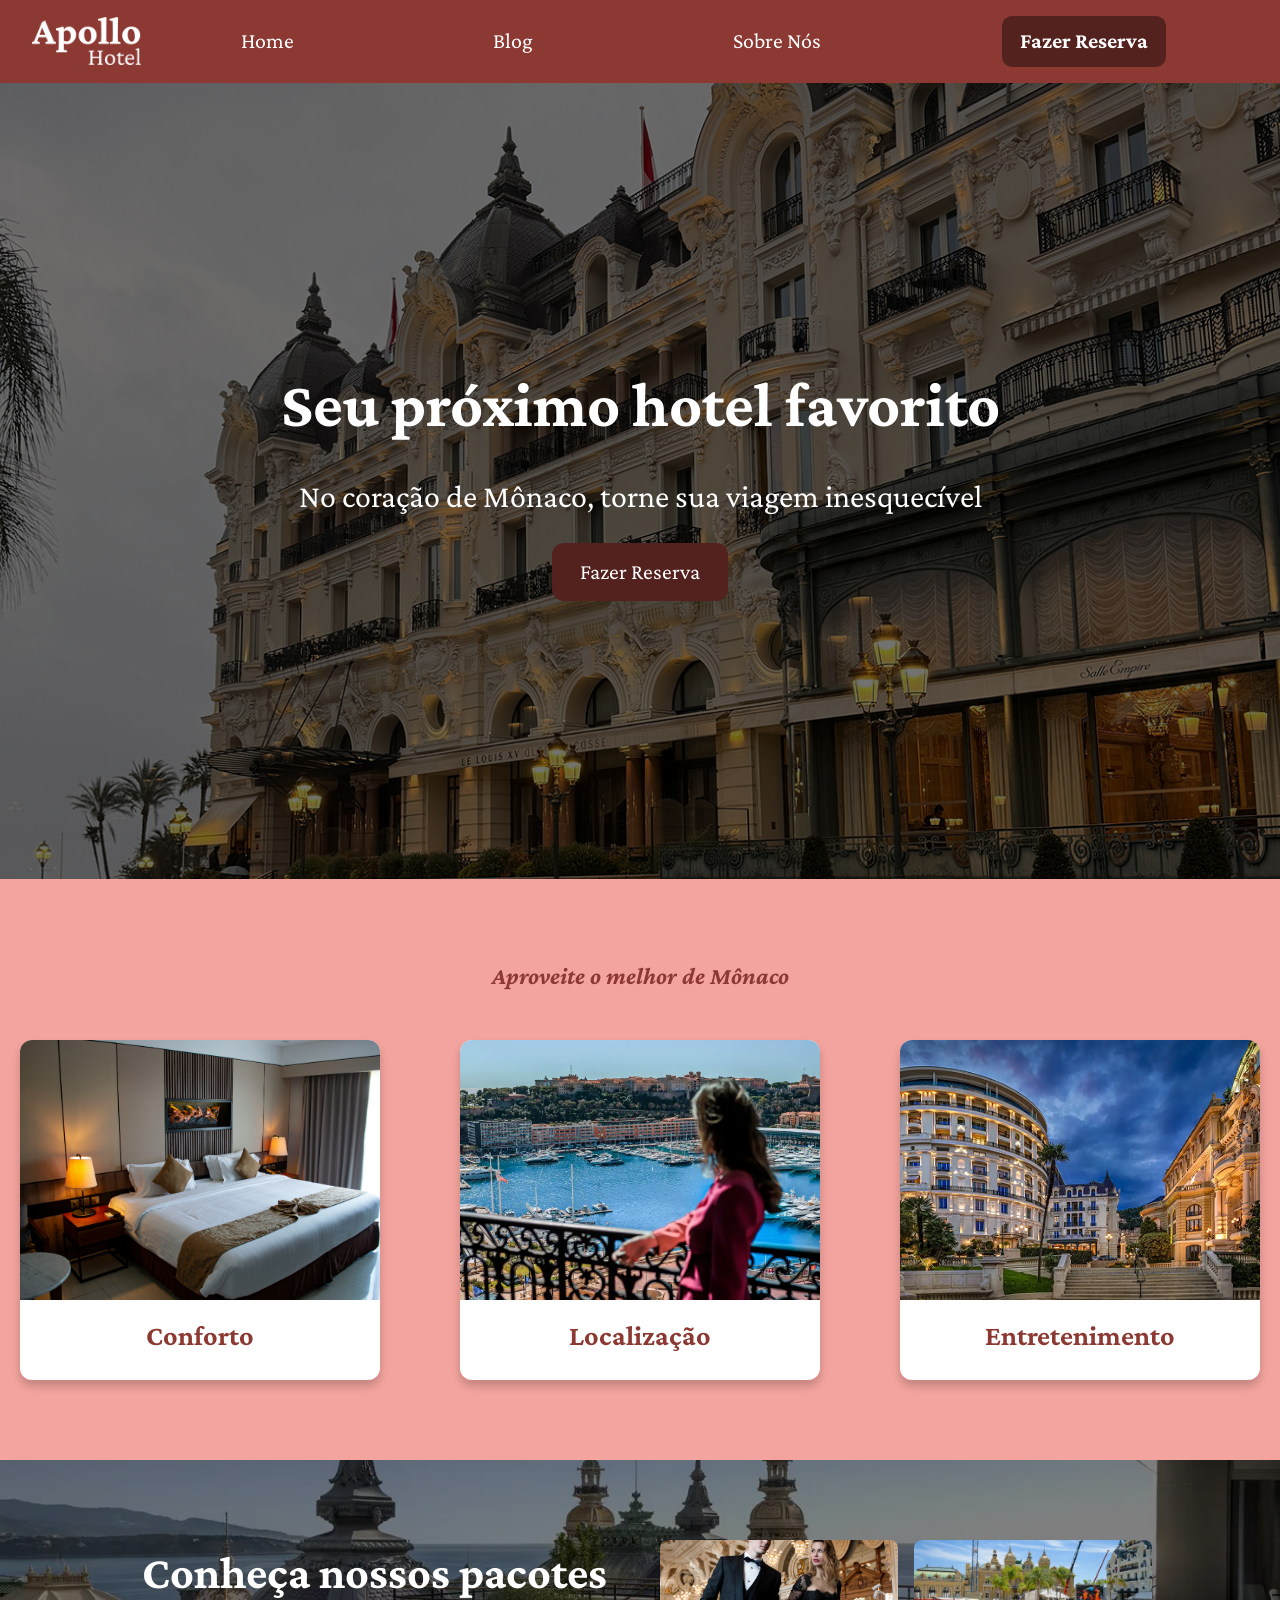
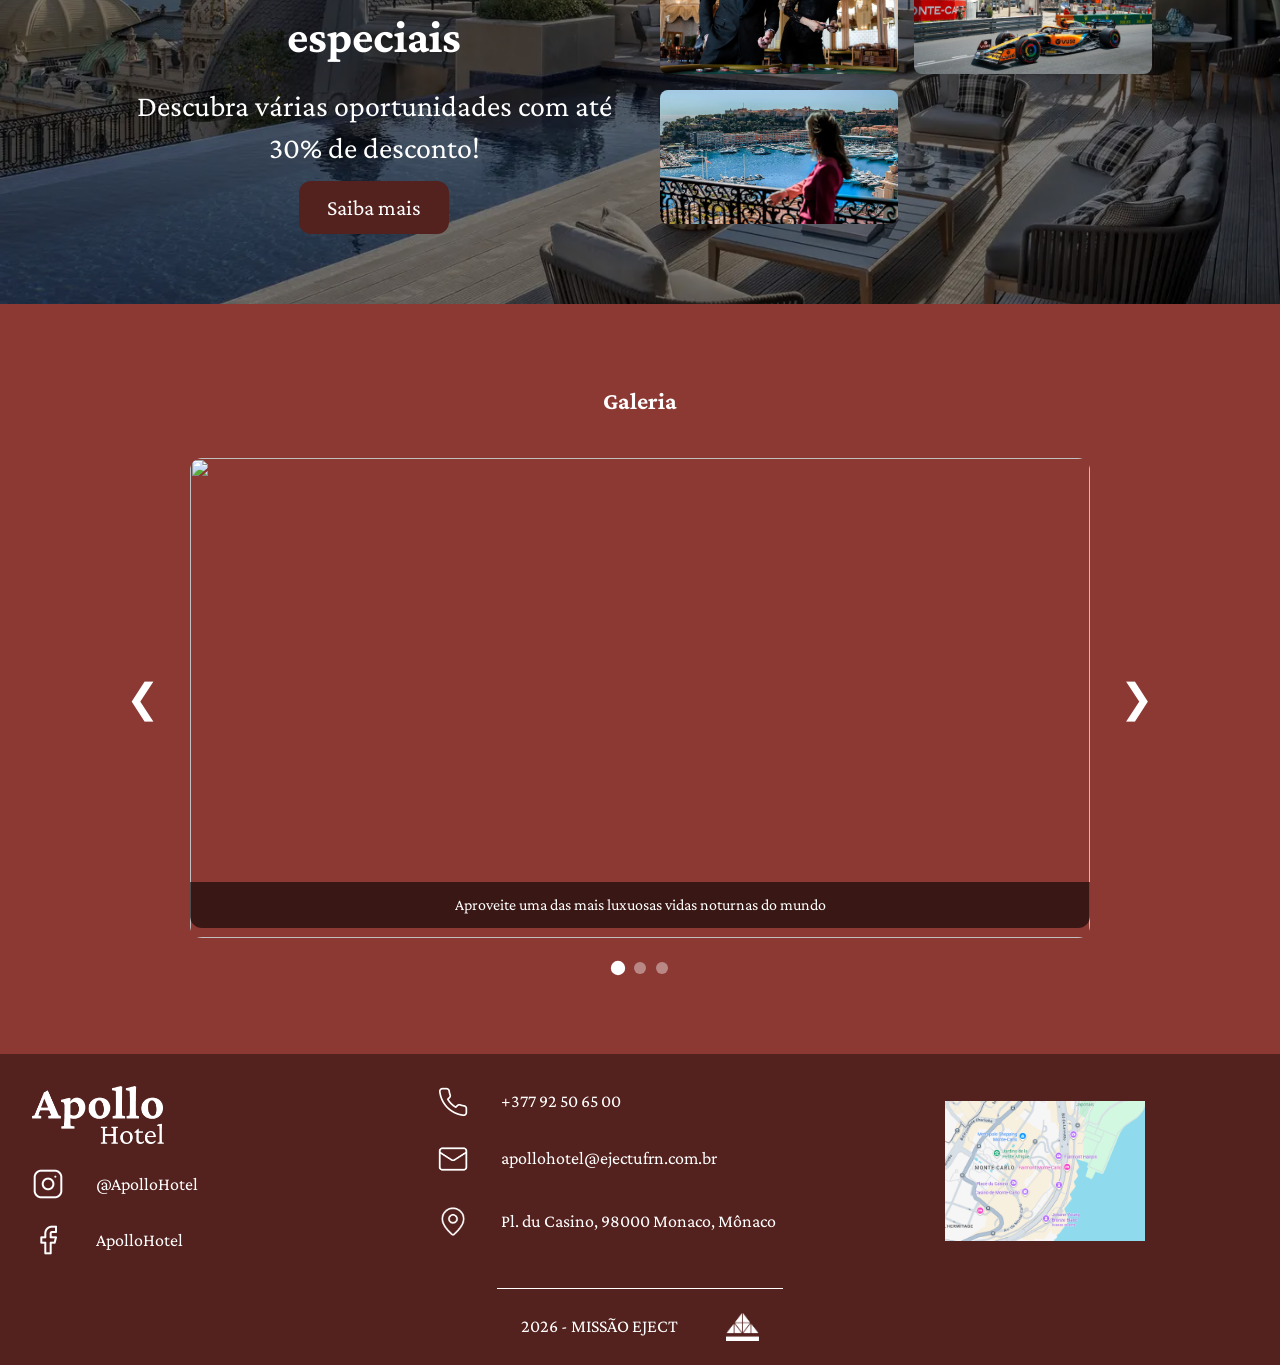
==== public/pages/index.html @ cf7e4634 "Todas as páginas estão feitas Basta ajeitar um pouco o CSS e estará tudo concluído" ====
<!doctype html>
<html lang="pt-BR">
  <head>
    <meta charset="UTF-8" />
    <meta name="viewport" content="width=device-width, initial-scale=1.0" />
    <link rel="stylesheet" href="../../assets/css/global.css" />
    <link rel="stylesheet" href="../../assets/css/home.css" />
    <title>Apollo Hotel | Home</title>
  </head>
  <body>
    <!-- ================= HEADER / NAV ================= -->
    <header>
      <nav>
        <ul class="nav-bar">
          <div class="logo" onclick="window.location.href = './'">
            <img src="../../src/images/logo.png" alt="Apollo Hotel" />
          </div>

          <!-- BOTÃO HAMBURGER -->
          <div class="hamburger" id="hamburger">
            <span></span>
            <span></span>
            <span></span>
          </div>

          <!-- MENU -->
          <div class="menu" id="menu">
            <a href="./" class="btn-nav">Home</a>
            <a href="./blog.html" class="btn-nav">Blog</a>
            <a href="./sobre.html" class="btn-nav">Sobre Nós</a>
            <a href="" class="btn-nav reserva">Fazer Reserva</a>
          </div>
        </ul>
      </nav>
    </header>

    <!-- ================= HERO ================= -->
    <section class="hero">
      <div class="hero-overlay">
        <h1>Seu próximo hotel favorito</h1>
        <p>No coração de Mônaco, torne sua viagem inesquecível</p>
        <a href="#" class="btn-primary">Fazer Reserva</a>
      </div>
    </section>

    <!-- ================= BENEFÍCIOS ================= -->
    <section class="beneficios">
      <h2>Aproveite o melhor de Mônaco</h2>

      <div class="cards-beneficios">
        <div class="card-beneficio">
          <img src="../../assets/images/conforto.png" alt="Conforto" />
          <span>Conforto</span>
        </div>

        <div class="card-beneficio">
          <img src="../../assets/images/localizacao.png" alt="Localização" />
          <span>Localização</span>
        </div>

        <div class="card-beneficio">
          <img
            src="../../assets/images/entretenimento.png"
            alt="Entretenimento"
          />
          <span>Entretenimento</span>
        </div>
      </div>
    </section>

    <!-- ================= PACOTES ================= -->
    <section class="pacotes">
      <div class="pacotes-content">
        <div class="pacotes-texto">
          <h2>Conheça nossos pacotes especiais</h2>
          <p>Descubra várias oportunidades com até 30% de desconto!</p>
          <a href="#" class="btn-primary">Saiba mais</a>
        </div>

        <div class="pacotes-imagens">
          <img src="../../assets/images/cassino.png" />
          <img src="../../assets/images/formula1.png" />
          <img src="../../assets/images/localizacao.png" />
        </div>
      </div>
    </section>

    <!-- ================= GALERIA ================= -->
    <section class="galeria">
      <h2>Galeria</h2>

      <div class="galeria-slider">
        <button class="arrow left" id="prev">&#10094;</button>

        <div class="slider-container">
          <div class="slider-track" id="sliderTrack">
            <div class="slide">
              <img src="../../assets/images/slide1.png" />
              <span
                >Aproveite uma das mais luxuosas vidas noturnas do mundo</span
              >
            </div>

            <div class="slide">
              <img src="../../assets/images/slide2.png" />
              <span>Experiência única e sofisticada</span>
            </div>

            <div class="slide">
              <img src="../../assets/images/slide3.png" />
              <span>O luxo que você merece</span>
            </div>
          </div>
        </div>

        <button class="arrow right" id="next">&#10095;</button>
      </div>

      <div class="dots" id="dots"></div>
    </section>

    <!-- ================= FOOTER ================= -->
    <footer>
      <div class="infos">
        <div class="redes">
          <img
            src="../../src/images/logo.png"
            alt="Apollo Hotel"
            class="logo"
          />

          <div class="rede">
            <img src="../../src/images/instagram.png" alt="Instagram" />
            <span>@ApolloHotel</span>
          </div>

          <div class="rede">
            <img src="../../src/images/facebook.png" alt="Facebook" />
            <span>ApolloHotel</span>
          </div>
        </div>

        <div class="contatos">
          <div class="contato">
            <img src="../../src/images/telefone.png" alt="Telefone" />
            <span>+377 92 50 65 00</span>
          </div>

          <div class="contato">
            <img src="../../src/images/email.png" alt="E-mail" />
            <span>apollohotel@ejectufrn.com.br</span>
          </div>

          <div class="contato">
            <img src="../../src/images/local.png" alt="Endereço" />
            <span>Pl. du Casino, 98000 Monaco, Mônaco</span>
          </div>
        </div>

        <div class="localizacao">
          <img
            src="../../src/images/localização.png"
            alt="Mapa de localização"
          />
        </div>
      </div>

      <div class="copy">
        <div class="text">
          <span>2026 - MISSÃO EJECT</span>
          <img src="../../src/images/eject.png" alt="EJECT" />
        </div>
      </div>
    </footer>

    <script>
      const hamburger = document.getElementById("hamburger");
      const menu = document.getElementById("menu");

      hamburger.addEventListener("click", () => {
        menu.classList.toggle("active");
      });
    </script>
    <script src="../../assets/js/main.js"></script>
  </body>
</html>
---- assets/css/global.css ----
/* ============================= */
/* FONT */
/* ============================= */
@import url("https://fonts.googleapis.com/css2?family=Crimson+Pro:ital,wght@0,200..900;1,200..900&display=swap");

/* ============================= */
/* RESET + BASE */
/* ============================= */
*,
*::before,
*::after {
  box-sizing: border-box;
}

* {
  margin: 0;
  padding: 0;
  font-family: "Crimson Pro", serif;
}

html {
  scroll-behavior: smooth;
}

body {
  min-height: 100vh;
  line-height: 1.4;
  overflow-x: hidden;
}

img {
  display: block;
  max-width: 100%;
}

/* ============================= */
/* VARIÁVEIS */
/* ============================= */
:root {
  --h1: #f4a49e;
  --h2: #8c3933;
  --h3: #54221e;

  --b1: #ffffff;
  --b2: #818181;
  --b3: #000000;
}

/* ============================= */
/* NAV */
/* ============================= */
nav {
  width: 100%;
  max-height: 104px;
  background: var(--h2);
  display: flex;
  align-items: center;
  justify-content: center;
  z-index: 9999;
  position: relative;
}

nav ul {
  width: 100%;
  height: 100%;
  list-style: none;
  padding: 24px 64px;

  display: flex;
  align-items: center;
  justify-content: space-around;
}

nav .menu {
  width: 100%;
  display: flex;
  align-items: center;
  justify-content: space-around;
}

nav .logo img {
  width: 140px;
  cursor: pointer;
}

/* Botões navegação */
nav .btn-nav {
  display: inline-block;
  padding: 12px 24px;
  border-radius: 12px;

  font-size: 32px;
  text-decoration: none;
  color: var(--b1);

  transition: 0.3s;
}

nav .btn-nav:hover {
  background: #ffffff26;
}

nav .reserva {
  background: var(--h3);
  font-weight: bold;
}

nav .reserva:hover {
  opacity: 0.85;
}

/* ============================= */
/* FOOTER */
/* ============================= */
footer {
  width: 100%;
  background: var(--h3);
  display: flex;
  flex-direction: column;
}

footer .infos {
  width: 100%;
  padding: 48px;

  display: grid;
  grid-template-columns: repeat(3, 1fr);
}

footer .logo {
  width: 132px;
}

/* Colunas */
footer .redes,
footer .contatos {
  display: flex;
  flex-direction: column;
  gap: 24px;
}

/* Itens redes/contatos */
.rede,
.contato {
  display: flex;
  align-items: center;
  gap: 32px;
}

.rede img,
.contato img {
  width: 32px;
}

footer span {
  font-size: 20px;
  color: var(--b1);
}

/* Mapa */
.localizacao {
  display: flex;
  align-items: center;
  justify-content: center;
}

.localizacao img {
  width: 264px;
  height: 180px;
  object-fit: cover;
}

/* Copyright */
.copy {
  display: flex;
  justify-content: center;
}

.copy .text {
  display: flex;
  align-items: center;
  gap: 48px;
  padding: 24px;

  border-top: 1px solid var(--b1);
}

.copy img {
  width: 33px;
}

/* ============================= */
/* RESPONSIVIDADE */
/* ============================= */

@media (max-width: 1766px) {
  nav {
    max-height: 84px;
  }

  nav ul {
    padding: 16px 32px;
    justify-content: space-between;
  }

  nav .logo img {
    width: 120px;
  }

  nav .btn-nav {
    font-size: 22px;
    padding: 10px 18px;
    border-radius: 10px;
  }

  footer .infos {
    padding: 32px;
    grid-template-columns: repeat(3, 1fr);
  }

  .localizacao img {
    width: 200px;
    height: 140px;
  }

  footer span {
    font-size: 18px;
  }
}

@media (max-width: 768px) {
  .nav-bar {
    position: relative;

    display: flex;
    align-items: center;
    justify-content: space-between;
  }

  /* HAMBURGER */
  .hamburger {
    width: 30px;
    height: 22px;
    cursor: pointer;
    z-index: 999;

    display: flex;
    flex-direction: column;
    justify-content: space-between;
  }

  .hamburger span {
    height: 3px;
    background: #fff;
    border-radius: 3px;
    transition: 0.3s;
  }

  /* MENU MOBILE */
  .menu {
    position: absolute;
    top: 100%;
    left: 0;

    width: 100%;
    padding: 0;
    overflow: hidden;
    max-height: 0;

    display: flex;
    flex-direction: column;
    align-items: center;
    gap: 32px;

    background: var(--h2);
    transition: 0.4s ease;
  }

  .menu.active {
    max-height: 500px;
    padding: 40px 0;
  }

  .menu .btn-nav {
    font-size: 28px;
  }

  .menu .reserva {
    margin-top: 10px;
    padding: 16px 32px;
    border-radius: 16px;
    font-size: 24px;
  }

  footer .infos {
    grid-template-columns: 1fr;
    text-align: center;
    gap: 32px;
  }

  .redes .rede,
  .contatos .contato {
    justify-content: center;
  }

  .localizacao img {
    width: 100%;
    height: auto;
  }

  .copy .text {
    flex-direction: column;
    gap: 16px;
    text-align: center;
  }
}
---- assets/css/home.css ----
/* ================= HERO ================= */
.hero {
  height: calc(100vh - 104px);
  background: url("../images/hotel.png") center center/cover no-repeat;
  position: relative;
}

.hero-overlay {
  height: 100%;
  background: rgba(0, 0, 0, 0.55);
  display: flex;
  flex-direction: column;
  justify-content: center;
  align-items: center;
  gap: 24px;
  text-align: center;
  color: var(--b1);
  padding: 20px;
}

.hero h1 {
  font-size: 64px;
}
.hero p {
  font-size: 32px;
  max-width: 700px;
}

.btn-primary {
  background: var(--h3);
  color: var(--b1);
  padding: 14px 28px;
  border-radius: 12px;
  text-decoration: none;
  font-size: 22px;
  transition: 0.3s;
}
.btn-primary:hover {
  opacity: 0.85;
}

/* ================= BENEFÍCIOS ================= */
.beneficios {
  background: var(--h1);
  padding: 80px 20px;
  text-align: center;
}

.beneficios h2 {
  color: var(--h2);
  margin-bottom: 48px;
  font-style: italic;
}

.cards-beneficios {
  display: flex;
  justify-content: center;
  gap: 80px;
  flex-wrap: wrap;
}

.card-beneficio {
  width: 360px;
  height: 340px;
  background: white;
  border-radius: 12px;
  overflow: hidden;
  box-shadow: 0 6px 10px #00000033;
}

.card-beneficio img {
  width: 100%;
  height: 260px;
  object-fit: cover;
}

.card-beneficio span {
  display: block;
  padding: 16px;
  font-size: 28px;
  font-weight: bold;
  color: var(--h2);
}

/* ================= PACOTES ================= */
.pacotes {
  background: url("../images/quarto.png") center/cover no-repeat;
  padding: 80px 10%;
  color: var(--b1);
  position: relative;
}

.pacotes::before {
  content: "";
  position: absolute;
  inset: 0;
  background: #00000080;
  pointer-events: none;
}

.pacotes-content {
  position: relative;
  display: flex;
  justify-content: space-between;
  align-items: center;
  gap: 40px;
}

.pacotes-texto {
  width: 50%;
  text-align: center;
}

.pacotes-texto h2 {
  font-size: 46px;
}
.pacotes-texto p {
  margin: 16px 0 24px;
  font-size: 30px;
}

.pacotes-imagens {
  width: 50%;
  display: grid;
  grid-template-columns: 1fr 1fr;
  gap: 16px;
}

.pacotes-imagens img {
  width: 100%;
  border-radius: 8px;
}

/* ================= GALERIA ================= */
.galeria {
  background: var(--h2);
  padding: 80px 20px;
  text-align: center;
  color: var(--b1);
}

.galeria h2 {
  margin-bottom: 40px;
}

.galeria-slider {
  display: flex;
  align-items: center;
  justify-content: center;
  gap: 20px;
}

.slide {
  position: relative;
  max-width: 800px;
}

.slide img {
  width: 100%;
  border-radius: 12px;
}

.slide span {
  position: absolute;
  bottom: 10px;
  left: 0;
  right: 0;
  padding: 10px;
  background: #00000099;
}

/* ===== SLIDER FUNCIONAL ===== */

.galeria-slider {
  display: flex;
  align-items: center;
  justify-content: center;
  gap: 30px;
}

.slider-container {
  width: 100%;
  max-width: 900px; /* ← limite do slider */
  overflow: hidden;
}

.slider-track {
  display: flex;
  transition: transform 0.5s ease;
}

.slide {
  min-width: 100%;
  display: flex;
  justify-content: center;
  position: relative;
}

/* LIMITANDO TAMANHO DA IMAGEM */
.slide img {
  width: 100%;
  max-width: 900px;
  height: 480px;
  object-fit: cover;
  border-radius: 12px;
}

.slide span {
  position: absolute;
  bottom: 10px;
  left: 0;
  right: 0;
  padding: 12px;
  background: #00000099;
  border-radius: 0 0 12px 12px;
}

.arrow {
  background: none;
  border: none;
  font-size: 40px;
  color: white;
  cursor: pointer;
}

/* ===== DOTS ===== */
.dots {
  margin-top: 24px;
  display: flex;
  justify-content: center;
  gap: 10px;
}

.dot {
  width: 12px;
  height: 12px;
  background: #ffffff66;
  border-radius: 50%;
  cursor: pointer;
  transition: 0.3s;
}

.dot.active {
  background: var(--b1);
  transform: scale(1.2);
}

/* ================= NOTEBOOK ================= */

@media (max-width: 1768px) {

}

/* ================= MOBILE ================= */

@media (max-width: 768px) {
  .hero h1 {
    font-size: 36px;
  }
  .hero p {
    font-size: 20px;
  }

  .pacotes-content {
    flex-direction: column;
    text-align: center;
  }

  .slider-container {
    width: 100%;
  }
  .slide {
    min-width: 100%;
  }

  .slide img {
    height: 260px;
  }
}
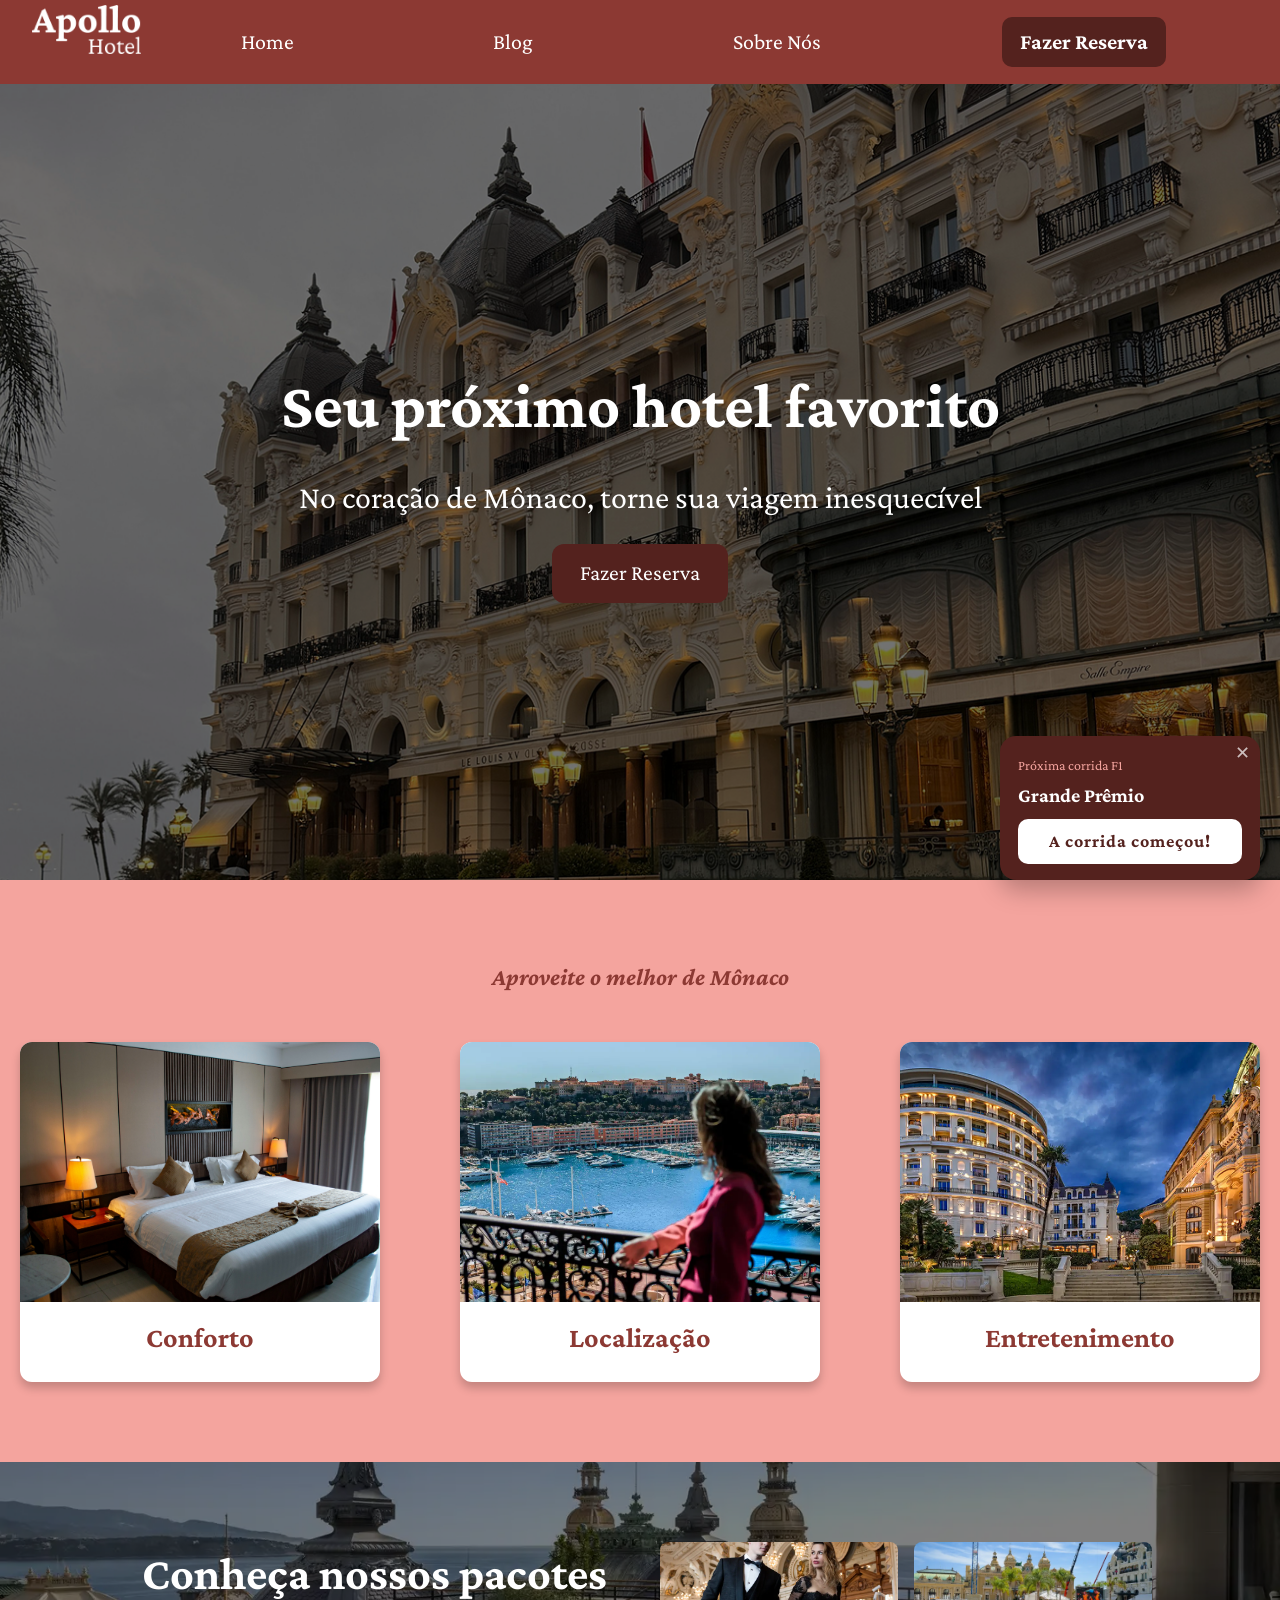
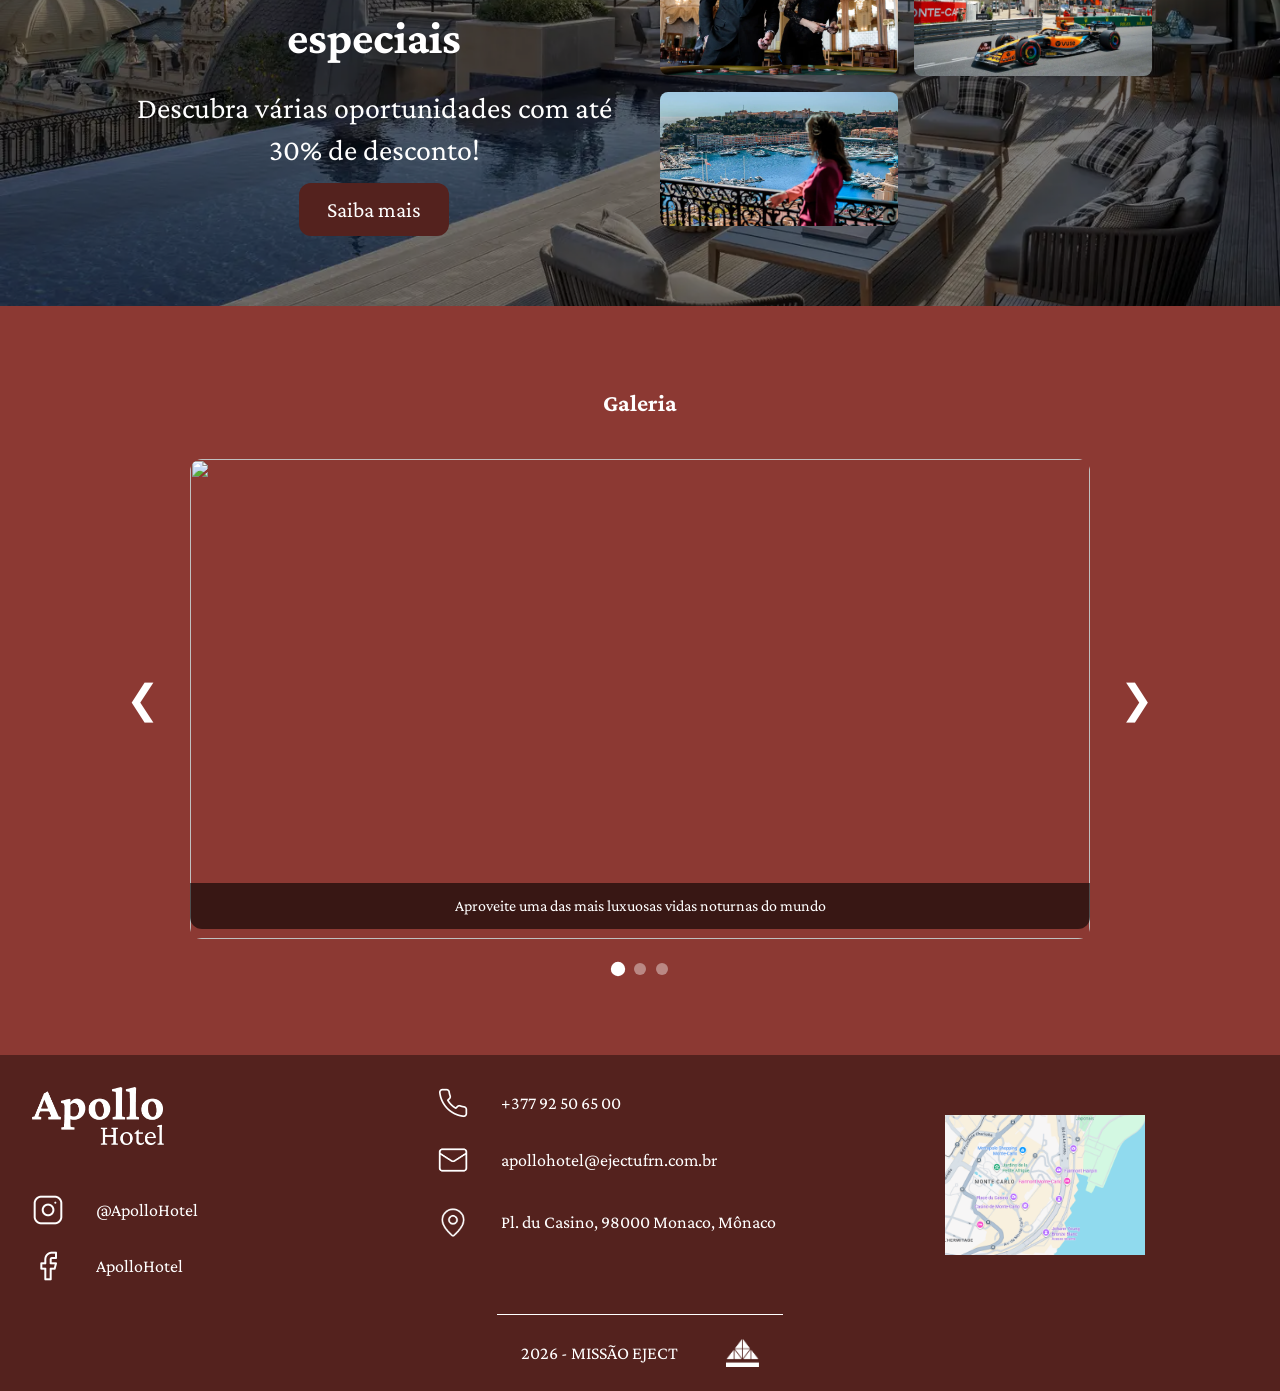
==== commit 67c5c513: "Estilização finalizada Toda estilização e responsividade das páginas foi finalizada" ====
--- a/public/pages/index.html
+++ b/public/pages/index.html
@@ -28,7 +28,7 @@
             <a href="./" class="btn-nav">Home</a>
             <a href="./blog.html" class="btn-nav">Blog</a>
             <a href="./sobre.html" class="btn-nav">Sobre Nós</a>
-            <a href="" class="btn-nav reserva">Fazer Reserva</a>
+            <a href="" class="btn-nav reserva open-booking">Fazer Reserva</a>
           </div>
         </ul>
       </nav>
@@ -173,6 +173,71 @@
       </div>
     </footer>
 
+    <!-- OVERLAY -->
+    <div id="bookingModal" class="modal-overlay">
+      <div class="modal">
+        <button class="close-modal">&times;</button>
+
+        <h1 class="logo">Apollo <span>Hotel</span></h1>
+
+        <form class="booking-form">
+          <label>Nome Completo</label>
+          <input type="text" placeholder="Digite aqui" />
+
+          <div class="dates">
+            <div>
+              <label>Data de entrada</label>
+              <input type="date" />
+            </div>
+
+            <div>
+              <label>Data de saída</label>
+              <input type="date" />
+            </div>
+          </div>
+
+          <label>Categoria de acomodação</label>
+          <select>
+            <option>Suíte Prince</option>
+            <option>Suíte Master</option>
+            <option>Quarto Luxo</option>
+          </select>
+
+          <div class="people">
+            <div class="counter">
+              <label>Adultos</label>
+              <div class="counter-box">
+                <button type="button" class="minus">-</button>
+                <span>2</span>
+                <button type="button" class="plus">+</button>
+              </div>
+            </div>
+
+            <div class="counter">
+              <label>Crianças</label>
+              <div class="counter-box">
+                <button type="button" class="minus">-</button>
+                <span>0</span>
+                <button type="button" class="plus">+</button>
+              </div>
+            </div>
+          </div>
+
+          <button class="reserve-btn">Fazer Reserva</button>
+        </form>
+      </div>
+    </div>
+    <div id="f1-widget" class="f1-widget">
+      <button id="closeF1" class="f1-close">✕</button>
+
+      <div class="f1-content">
+        <span class="f1-title">Próxima corrida F1</span>
+        <span class="f1-race">Grande Prêmio</span>
+
+        <div id="f1-countdown" class="f1-countdown">00d 00h 00m 00s</div>
+      </div>
+    </div>
+
     <script>
       const hamburger = document.getElementById("hamburger");
       const menu = document.getElementById("menu");
@@ -182,5 +247,6 @@
       });
     </script>
     <script src="../../assets/js/main.js"></script>
+    <script src="../../assets/js/modal.js"></script>
   </body>
 </html>
--- a/assets/css/global.css
+++ b/assets/css/global.css
@@ -189,6 +189,195 @@
   width: 33px;
 }
 
+/* OVERLAY */
+.modal-overlay {
+  position: fixed;
+  inset: 0;
+  background: #00000073;
+  display: flex;
+  align-items: center;
+  justify-content: center;
+  opacity: 0;
+  pointer-events: none;
+  transition: 0.4s;
+  z-index: 9999;
+}
+
+.modal-overlay.active {
+  opacity: 1;
+  pointer-events: auto;
+}
+
+/* MODAL */
+.modal {
+  background: var(--b1);
+  width: 95%;
+  max-width: 520px;
+  border-radius: 20px;
+  padding: 40px;
+  position: relative;
+  transform: translateY(40px);
+  transition: 0.4s;
+}
+
+.modal-overlay.active .modal {
+  transform: translateY(0);
+}
+
+.close-modal {
+  position: absolute;
+  right: 20px;
+  top: 15px;
+  font-size: 28px;
+  border: none;
+  background: none;
+  cursor: pointer;
+  color: #777;
+}
+
+/* LOGO */
+.logo {
+  text-align: center;
+  color: var(--h2);
+  font-size: 48px;
+  margin-bottom: 25px;
+}
+.logo span {
+  display: block;
+  font-size: 28px;
+}
+
+/* FORM */
+.booking-form {
+  display: flex;
+  flex-direction: column;
+  gap: 18px;
+}
+
+label {
+  color: var(--h3);
+  font-weight: 600;
+}
+
+input,
+select {
+  padding: 14px;
+  border-radius: 10px;
+  border: 2px solid var(--h2);
+  font-size: 16px;
+  background: var(--b1);
+}
+
+.dates {
+  display: flex;
+  gap: 15px;
+}
+.people {
+  display: flex;
+  gap: 20px;
+}
+
+/* COUNTER */
+.counter-box {
+  display: flex;
+  align-items: center;
+  justify-content: space-between;
+  border: 2px solid var(--h2);
+  border-radius: 10px;
+  padding: 10px 15px;
+  margin-top: 6px;
+}
+
+.counter-box button {
+  border: none;
+  background: none;
+  font-size: 22px;
+  cursor: pointer;
+  color: var(--h2);
+}
+
+/* BOTÃO */
+.reserve-btn {
+  margin-top: 15px;
+  background: var(--h3);
+  color: var(--b1);
+  border: none;
+  padding: 16px;
+  font-size: 20px;
+  border-radius: 14px;
+  cursor: pointer;
+  transition: 0.3s;
+}
+.reserve-btn:hover {
+  background: var(--h3);
+}
+
+/* ===== WIDGET F1 ===== */
+.f1-widget {
+  position: fixed;
+  right: 20px;
+  bottom: 20px;
+  width: 260px;
+  background: var(--h3);
+  color: var(--b1);
+  border-radius: 16px;
+  box-shadow: 0 10px 25px #00000040;
+  padding: 18px 18px 16px;
+  z-index: 9999;
+  animation: slideUp 0.6s ease;
+  font-family: inherit;
+}
+
+@keyframes slideUp {
+  from {
+    transform: translateY(80px);
+    opacity: 0;
+  }
+  to {
+    transform: translateY(0);
+    opacity: 1;
+  }
+}
+
+.f1-close {
+  position: absolute;
+  right: 10px;
+  top: 6px;
+  background: none;
+  border: none;
+  color: var(--b1);
+  font-size: 18px;
+  cursor: pointer;
+  opacity: 0.7;
+}
+
+.f1-close:hover {
+  opacity: 1;
+}
+
+.f1-title {
+  font-size: 14px;
+  color: var(--h1);
+}
+
+.f1-race {
+  display: block;
+  font-size: 20px;
+  font-weight: bold;
+  margin: 4px 0 10px;
+}
+
+.f1-countdown {
+  background: var(--b1);
+  color: var(--h3);
+  padding: 10px;
+  border-radius: 10px;
+  text-align: center;
+  font-weight: bold;
+  font-size: 18px;
+  letter-spacing: 1px;
+}
+
 /* ============================= */
 /* RESPONSIVIDADE */
 /* ============================= */
@@ -229,12 +418,19 @@
 }
 
 @media (max-width: 768px) {
+  nav {
+    height: 104px;
+  }
+
   .nav-bar {
     position: relative;
-
     display: flex;
     align-items: center;
     justify-content: space-between;
+  }
+
+  .logo img {
+    margin-top: 20px;
   }
 
   /* HAMBURGER */
@@ -313,4 +509,63 @@
     gap: 16px;
     text-align: center;
   }
-}
+
+  .f1-widget {
+    width: calc(100% - 30px);
+    right: 15px;
+    bottom: 15px;
+  }
+
+  .modal {
+    width: 92%;
+    max-width: 360px;
+    padding: 22px 18px;
+    border-radius: 18px;
+  }
+
+  .logo {
+    font-size: 26px;
+    margin-bottom: 12px;
+  }
+
+  .booking-form label {
+    font-size: 14px;
+    margin-bottom: 4px;
+  }
+
+  .booking-form input,
+  .booking-form select {
+    padding: 10px;
+    font-size: 15px;
+  }
+  
+  .dates {
+    flex-direction: column;
+    gap: 10px;
+  }
+
+  .people {
+    flex-direction: column;
+    gap: 12px;
+  }
+
+  .counter-box {
+    padding: 6px 10px;
+  }
+
+  .counter-box span {
+    font-size: 16px;
+  }
+
+  .reserve-btn {
+    padding: 14px;
+    font-size: 16px;
+    border-radius: 12px;
+  }
+
+  .close-modal {
+    font-size: 24px;
+    top: 10px;
+    right: 14px;
+  }
+}
